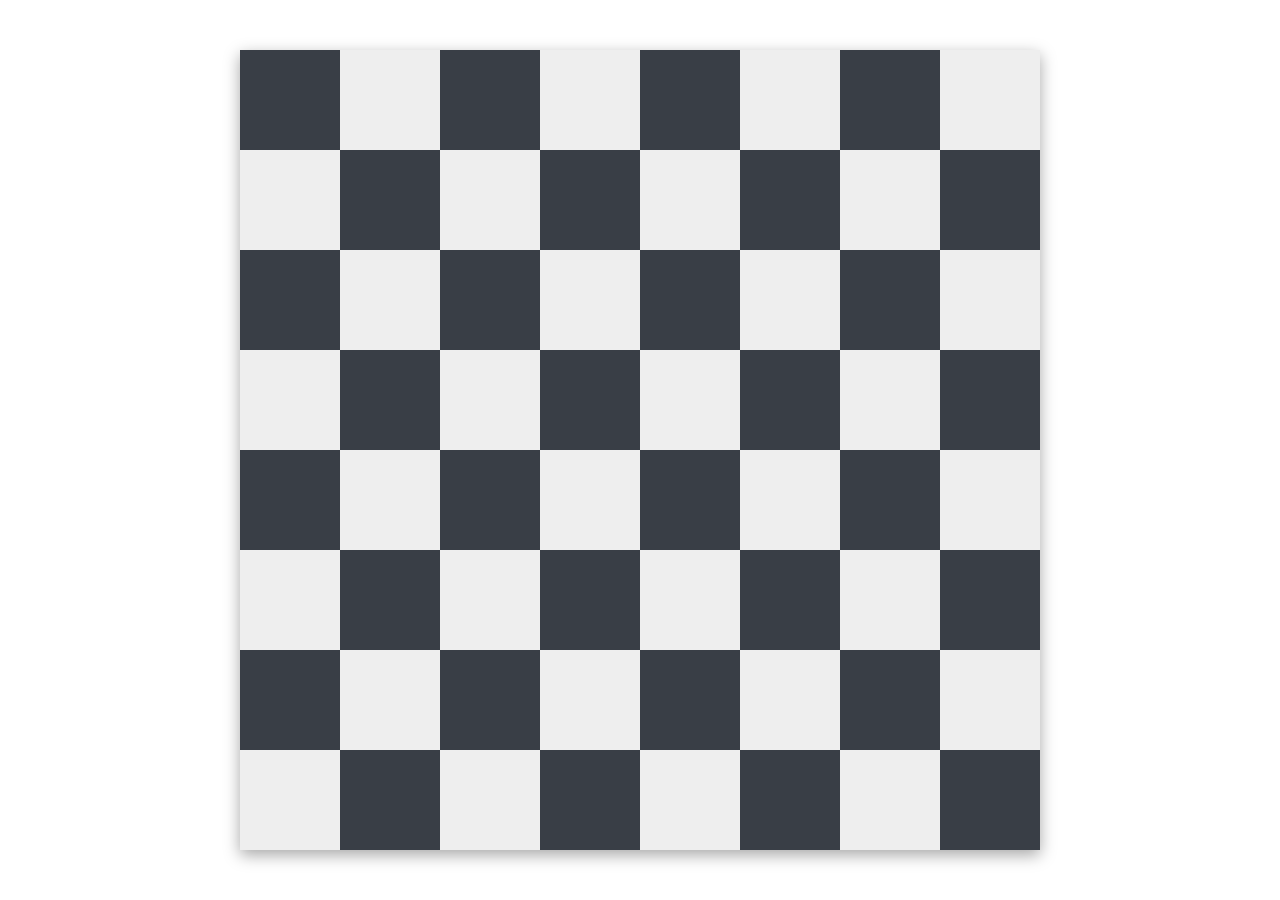
==== index.html @ 360c121a "board finish" ====
<!DOCTYPE html>
<html lang="en">
<head>
	<meta charset="UTF-8">
	<title>Chess Board</title>
	<link rel="stylesheet" href="styles.css">
</head>
<body>

	<div class="main">

		<div class="board">
			<div id="a-1" class="square a"></div>
			<div id="a-2" class="square a"></div>
			<div id="a-3" class="square a"></div>
			<div id="a-4" class="square a"></div>
			<div id="a-5" class="square a"></div>
			<div id="a-6" class="square a"></div>
			<div id="a-7" class="square a"></div>
			<div id="a-8" class="square a"></div>

			<div id="b-1" class="square b"></div>
			<div id="b-2" class="square b"></div>
			<div id="b-3" class="square b"></div>
			<div id="b-4" class="square b"></div>
			<div id="b-5" class="square b"></div>
			<div id="b-6" class="square b"></div>
			<div id="b-7" class="square b"></div>
			<div id="b-8" class="square b"></div>

			<div id="c-1" class="square c"></div>
			<div id="c-2" class="square c"></div>
			<div id="c-3" class="square c"></div>
			<div id="c-4" class="square c"></div>
			<div id="c-5" class="square c"></div>
			<div id="c-6" class="square c"></div>
			<div id="c-7" class="square c"></div>
			<div id="c-8" class="square c"></div>

			<div id="d-1" class="square d"></div>
			<div id="d-2" class="square d"></div>
			<div id="d-3" class="square d"></div>
			<div id="d-4" class="square d"></div>
			<div id="d-5" class="square d"></div>
			<div id="d-6" class="square d"></div>
			<div id="d-7" class="square d"></div>
			<div id="d-8" class="square d"></div>

			<div id="e-1" class="square e"></div>
			<div id="e-2" class="square e"></div>
			<div id="e-3" class="square e"></div>
			<div id="e-4" class="square e"></div>
			<div id="e-5" class="square e"></div>
			<div id="e-6" class="square e"></div>
			<div id="e-7" class="square e"></div>
			<div id="e-8" class="square e"></div>

			<div id="f-1" class="square f"></div>
			<div id="f-2" class="square f"></div>
			<div id="f-3" class="square f"></div>
			<div id="f-4" class="square f"></div>
			<div id="f-5" class="square f"></div>
			<div id="f-6" class="square f"></div>
			<div id="f-7" class="square f"></div>
			<div id="f-8" class="square f"></div>

			<div id="g-1" class="square g"></div>
			<div id="g-2" class="square g"></div>
			<div id="g-3" class="square g"></div>
			<div id="g-4" class="square g"></div>
			<div id="g-5" class="square g"></div>
			<div id="g-6" class="square g"></div>
			<div id="g-7" class="square g"></div>
			<div id="g-8" class="square g"></div>

			<div id="h-1" class="square h"></div>
			<div id="h-2" class="square h"></div>
			<div id="h-3" class="square h"></div>
			<div id="h-4" class="square h"></div>
			<div id="h-5" class="square h"></div>
			<div id="h-6" class="square h"></div>
			<div id="h-7" class="square h"></div>
			<div id="h-8" class="square h"></div>
		</div>

	</div>

</body>
</html>
---- styles.css ----
/* http://meyerweb.com/eric/tools/css/reset/
   v2.0 | 20110126
   License: none (public domain)
*/
html, body, div, span, applet, object, iframe,
h1, h2, h3, h4, h5, h6, p, blockquote, pre,
a, abbr, acronym, address, big, cite, code,
del, dfn, em, img, ins, kbd, q, s, samp,
small, strike, strong, sub, sup, tt, var,
b, u, i, center,
dl, dt, dd, ol, ul, li,
fieldset, form, label, legend,
table, caption, tbody, tfoot, thead, tr, th, td,
article, aside, canvas, details, embed,
figure, figcaption, footer, header, hgroup,
menu, nav, output, ruby, section, summary,
time, mark, audio, video {
  margin: 0;
  padding: 0;
  border: 0;
  font-size: 100%;
  font: inherit;
  vertical-align: baseline;
}

/* HTML5 display-role reset for older browsers */
article, aside, details, figcaption, figure,
footer, header, hgroup, menu, nav, section {
  display: block;
}

body {
  line-height: 1;
}

ol, ul {
  list-style: none;
}

blockquote, q {
  quotes: none;
}

blockquote:before, blockquote:after,
q:before, q:after {
  content: "";
  content: none;
}

table {
  border-collapse: collapse;
  border-spacing: 0;
}

.main {
  height: 100vh;
  width: 100%;
  display: flex;
  justify-content: center;
  align-items: center;
}
.main .board {
  height: 800px;
  width: 800px;
  box-shadow: 3px #111111;
  box-shadow: rgba(0, 0, 0, 0.35) 0px 5px 15px;
  display: grid;
  grid-template-columns: repeat(8, 1fr);
  grid-template-rows: repeat(8, 1fr);
  grid-auto-flow: column;
}
.main .board .a:nth-child(odd), .main .board .c:nth-child(odd), .main .board .e:nth-child(odd), .main .board .g:nth-child(odd) {
  background-color: #393E46;
}
.main .board .a:nth-child(even), .main .board .c:nth-child(even), .main .board .e:nth-child(even), .main .board .g:nth-child(even) {
  background-color: #EEEEEE;
}
.main .board .b:nth-child(even), .main .board .d:nth-child(even), .main .board .f:nth-child(even), .main .board .h:nth-child(even) {
  background-color: #393E46;
}
.main .board .b:nth-child(odd), .main .board .d:nth-child(odd), .main .board .f:nth-child(odd), .main .board .h:nth-child(odd) {
  background-color: #EEEEEE;
}

/*# sourceMappingURL=styles.css.map */
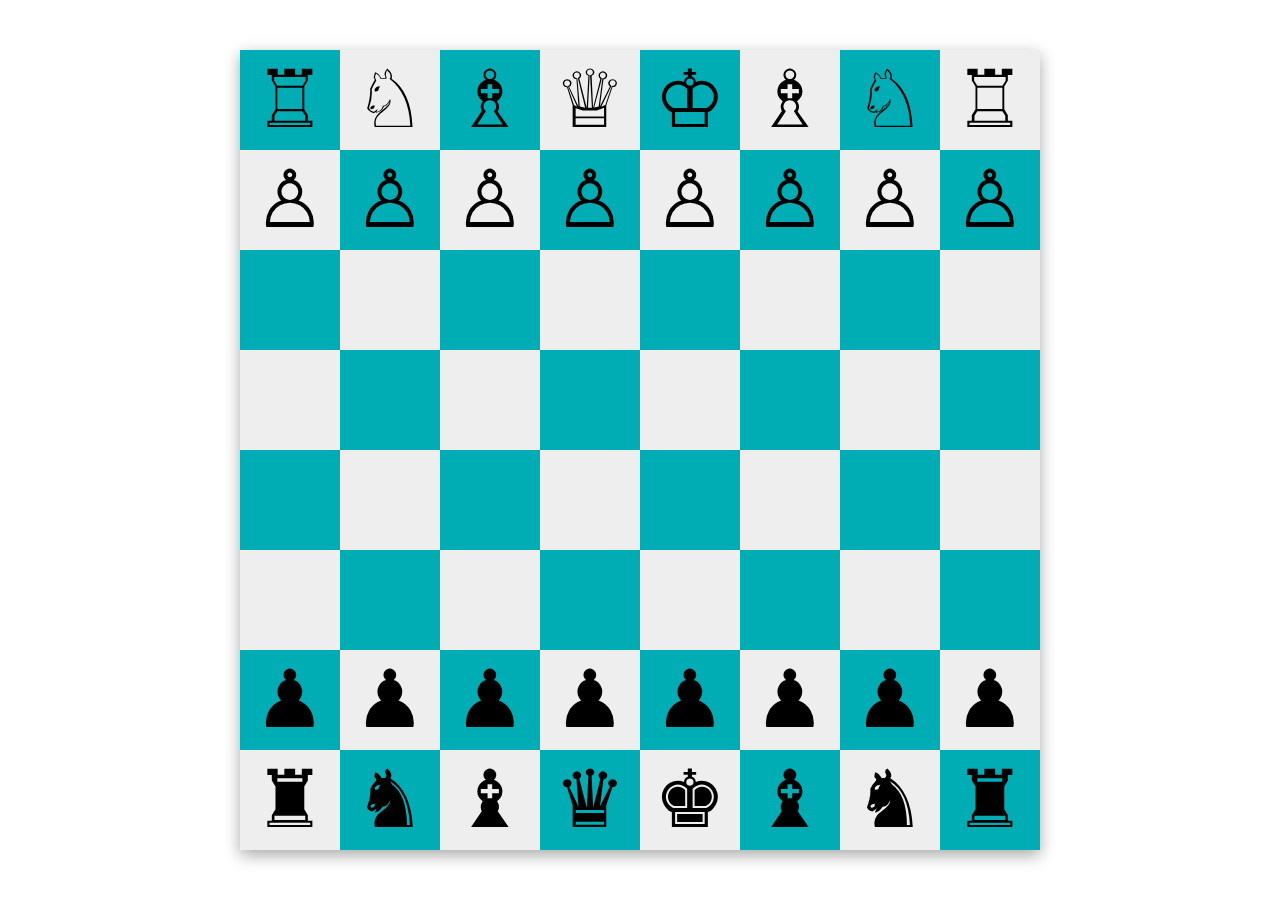
==== commit f8ac9cfb: "responsive" ====
--- a/index.html
+++ b/index.html
@@ -10,23 +10,23 @@
 	<div class="main">
 
 		<div class="board">
-			<div id="a-1" class="square a"></div>
-			<div id="a-2" class="square a"></div>
-			<div id="a-3" class="square a"></div>
-			<div id="a-4" class="square a"></div>
-			<div id="a-5" class="square a"></div>
-			<div id="a-6" class="square a"></div>
-			<div id="a-7" class="square a"></div>
-			<div id="a-8" class="square a"></div>
+			<div id="a-1" class="square a">♖</div>
+			<div id="a-2" class="square a">♘</div>
+			<div id="a-3" class="square a">♗</div>
+			<div id="a-4" class="square a">♕</div>
+			<div id="a-5" class="square a">♔</div>
+			<div id="a-6" class="square a">♗</div>
+			<div id="a-7" class="square a">♘</div>
+			<div id="a-8" class="square a">♖</div>
 
-			<div id="b-1" class="square b"></div>
-			<div id="b-2" class="square b"></div>
-			<div id="b-3" class="square b"></div>
-			<div id="b-4" class="square b"></div>
-			<div id="b-5" class="square b"></div>
-			<div id="b-6" class="square b"></div>
-			<div id="b-7" class="square b"></div>
-			<div id="b-8" class="square b"></div>
+			<div id="b-1" class="square b">♙</div>
+			<div id="b-2" class="square b">♙</div>
+			<div id="b-3" class="square b">♙</div>
+			<div id="b-4" class="square b">♙</div>
+			<div id="b-5" class="square b">♙</div>
+			<div id="b-6" class="square b">♙</div>
+			<div id="b-7" class="square b">♙</div>
+			<div id="b-8" class="square b">♙</div>
 
 			<div id="c-1" class="square c"></div>
 			<div id="c-2" class="square c"></div>
@@ -64,23 +64,23 @@
 			<div id="f-7" class="square f"></div>
 			<div id="f-8" class="square f"></div>
 
-			<div id="g-1" class="square g"></div>
-			<div id="g-2" class="square g"></div>
-			<div id="g-3" class="square g"></div>
-			<div id="g-4" class="square g"></div>
-			<div id="g-5" class="square g"></div>
-			<div id="g-6" class="square g"></div>
-			<div id="g-7" class="square g"></div>
-			<div id="g-8" class="square g"></div>
+			<div id="g-1" class="square g">♟︎</div>
+			<div id="g-2" class="square g">♟︎</div>
+			<div id="g-3" class="square g">♟︎</div>
+			<div id="g-4" class="square g">♟︎</div>
+			<div id="g-5" class="square g">♟︎</div>
+			<div id="g-6" class="square g">♟︎</div>
+			<div id="g-7" class="square g">♟︎</div>
+			<div id="g-8" class="square g">♟︎</div>
 
-			<div id="h-1" class="square h"></div>
-			<div id="h-2" class="square h"></div>
-			<div id="h-3" class="square h"></div>
-			<div id="h-4" class="square h"></div>
-			<div id="h-5" class="square h"></div>
-			<div id="h-6" class="square h"></div>
-			<div id="h-7" class="square h"></div>
-			<div id="h-8" class="square h"></div>
+			<div id="h-1" class="square h">♜</div>
+			<div id="h-2" class="square h">♞</div>
+			<div id="h-3" class="square h">♝</div>
+			<div id="h-4" class="square h">♛</div>
+			<div id="h-5" class="square h">♚</div>
+			<div id="h-6" class="square h">♝</div>
+			<div id="h-7" class="square h">♞</div>
+			<div id="h-8" class="square h">♜</div>
 		</div>
 
 	</div>
--- a/styles.css
+++ b/styles.css
@@ -67,19 +67,42 @@
   display: grid;
   grid-template-columns: repeat(8, 1fr);
   grid-template-rows: repeat(8, 1fr);
-  grid-auto-flow: column;
+}
+.main .board .square {
+  display: grid;
+  place-items: center;
+  font-size: 5rem;
 }
 .main .board .a:nth-child(odd), .main .board .c:nth-child(odd), .main .board .e:nth-child(odd), .main .board .g:nth-child(odd) {
-  background-color: #393E46;
+  background-color: #00ADB5;
 }
 .main .board .a:nth-child(even), .main .board .c:nth-child(even), .main .board .e:nth-child(even), .main .board .g:nth-child(even) {
   background-color: #EEEEEE;
 }
 .main .board .b:nth-child(even), .main .board .d:nth-child(even), .main .board .f:nth-child(even), .main .board .h:nth-child(even) {
-  background-color: #393E46;
+  background-color: #00ADB5;
 }
 .main .board .b:nth-child(odd), .main .board .d:nth-child(odd), .main .board .f:nth-child(odd), .main .board .h:nth-child(odd) {
   background-color: #EEEEEE;
 }
 
+@media (max-width: 768px) {
+  .main .board {
+    width: 80vw;
+    height: 80vw;
+  }
+  .main .board .square {
+    font-size: 4rem;
+  }
+}
+@media (max-width: 550px) {
+  .main .board {
+    width: 400px;
+    height: 400px;
+  }
+  .main .board .square {
+    font-size: 3rem;
+  }
+}
+
 /*# sourceMappingURL=styles.css.map */
